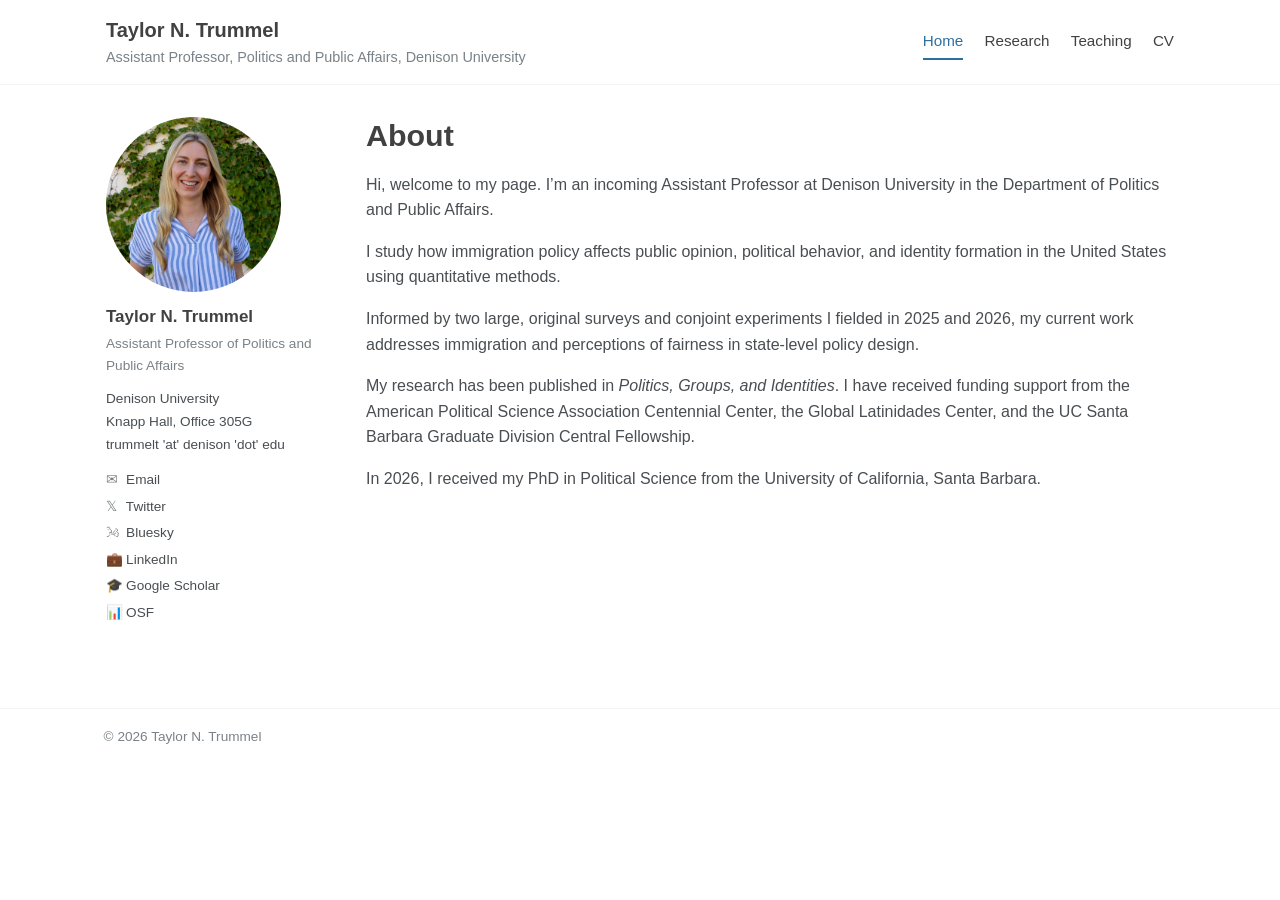
==== index.html @ 9f9d509d "Add files via upload" ====
<!DOCTYPE html>
<html lang="en">
<head>
<meta charset="utf-8">
<meta name="viewport" content="width=device-width, initial-scale=1">
<title>Taylor N. Trummel</title>
<meta name="description" content="Taylor N. Trummel is an Assistant Professor of Politics and Public Affairs at Denison University studying immigration policy, public opinion, and political behavior.">
<link rel="stylesheet" href="style.css">
</head>
<body>

<header class="masthead">
  <div class="masthead-inner">
    <a class="site-title" href="index.html">Taylor N. Trummel
      <span class="site-subtitle">Assistant Professor, Politics and Public Affairs, Denison University</span>
    </a>
    <nav class="greedy" aria-label="Main">
      <a href="index.html" aria-current="page">Home</a>
      <a href="research.html">Research</a>
      <a href="teaching.html">Teaching</a>
      <a href="cv.html">CV</a>
    </nav>
  </div>
</header>

<div class="page-wrap">
  <aside class="sidebar">
    <img class="author-avatar" src="profile.jpg" alt="Taylor N. Trummel" onerror="this.style.display='none'">
    <p class="author-name">Taylor N. Trummel</p>
    <p class="author-bio">Assistant Professor of Politics and Public Affairs</p>
    <p class="author-detail">Denison University</p>
    <p class="author-detail">Knapp Hall, Office 305G</p>
    <p class="author-detail">trummelt 'at' denison 'dot' edu</p>
    <ul class="author-links">
      <li><span class="icon">&#9993;</span> <a href="mailto:trummelt@denison.edu">Email</a></li>
      <li><span class="icon">&#120143;</span> <a href="https://twitter.com/tntrummel">Twitter</a></li>
      <li><span class="icon">&#127788;</span> <a href="https://bsky.app/profile/tntrummel.bsky.social">Bluesky</a></li>
      <li><span class="icon">&#128188;</span> <a href="https://www.linkedin.com/in/taylortrummel">LinkedIn</a></li>
      <li><span class="icon">&#127891;</span> <a href="https://scholar.google.com/citations?hl=en&amp;user=2SobN2UAAAAJ">Google Scholar</a></li>
      <li><span class="icon">&#128202;</span> <a href="https://osf.io/j8yth/">OSF</a></li>
    </ul>
  </aside>

  <main class="content">
    <h1>About</h1>
    <p>Hi, welcome to my page. I&rsquo;m an incoming Assistant Professor at Denison University in the Department of Politics and Public Affairs.</p>
    <p>I study how immigration policy affects public opinion, political behavior, and identity formation in the United States using quantitative methods.</p>
    <p>Informed by two large, original surveys and conjoint experiments I fielded in 2025 and 2026, my current work addresses immigration and perceptions of fairness in state-level policy design.</p>
    <p>My research has been published in <em>Politics, Groups, and Identities</em>. I have received funding support from the American Political Science Association Centennial Center, the Global Latinidades Center, and the UC Santa Barbara Graduate Division Central Fellowship.</p>
    <p>In 2026, I received my PhD in Political Science from the University of California, Santa Barbara.</p>
  </main>
</div>

<footer class="page-footer">
  <div class="page-footer-inner">&copy; 2026 Taylor N. Trummel</div>
</footer>

</body>
</html>
---- style.css ----
/* Taylor N. Trummel — academicpages-style layout */

:root {
  --text: #494e52;
  --heading: #414141;
  --link: #2f6f9f;
  --link-hover: #205070;
  --border: #f2f3f3;
  --border-dark: #dcdcdc;
  --muted: #7a8288;
  --max: 1100px;
}

* { box-sizing: border-box; }

body {
  margin: 0;
  color: var(--text);
  background: #ffffff;
  font-family: -apple-system, BlinkMacSystemFont, "Segoe UI", Roboto, "Helvetica Neue", Arial, sans-serif;
  font-size: 1em;
  line-height: 1.6;
}

a { color: var(--link); text-decoration: none; }
a:hover { color: var(--link-hover); text-decoration: underline; }
a:focus-visible { outline: 2px solid var(--link); outline-offset: 2px; }

/* ---------- masthead ---------- */

.masthead {
  border-bottom: 1px solid var(--border);
}
.masthead-inner {
  max-width: var(--max);
  margin: 0 auto;
  padding: 0.9em 1em;
  display: flex;
  align-items: center;
  justify-content: space-between;
  flex-wrap: wrap;
  gap: 0.4em 1.5em;
}
.site-title {
  font-size: 1.25em;
  font-weight: 700;
  color: var(--heading);
}
.site-title:hover { text-decoration: none; color: var(--link); }
.site-subtitle {
  display: block;
  font-size: 0.72em;
  font-weight: 400;
  color: var(--muted);
}
nav.greedy {
  display: flex;
  flex-wrap: wrap;
  gap: 1.4em;
  font-size: 0.95em;
}
nav.greedy a { color: var(--heading); padding: 0.3em 0; }
nav.greedy a:hover { color: var(--link); text-decoration: none; }
nav.greedy a[aria-current="page"] {
  color: var(--link);
  border-bottom: 2px solid var(--link);
}

/* ---------- layout: sidebar + content ---------- */

.page-wrap {
  max-width: var(--max);
  margin: 0 auto;
  padding: 2em 1em 3em;
  display: grid;
  grid-template-columns: 220px 1fr;
  gap: 2.5em;
  align-items: start;
}

.sidebar {
  font-size: 0.85em;
  position: sticky;
  top: 1.5em;
}
.author-avatar {
  width: 175px;
  max-width: 100%;
  border-radius: 50%;
  display: block;
  margin-bottom: 0.8em;
}
.author-name {
  font-size: 1.25em;
  font-weight: 700;
  color: var(--heading);
  margin: 0 0 0.2em;
}
.author-bio { color: var(--muted); margin: 0 0 0.8em; }
.author-detail { margin: 0.1em 0; color: var(--text); }
.author-links {
  list-style: none;
  margin: 1em 0 0;
  padding: 0;
}
.author-links li { margin: 0.35em 0; }
.author-links a { color: var(--text); }
.author-links a:hover { color: var(--link); }
.author-links .icon {
  display: inline-block;
  width: 1.2em;
  color: var(--muted);
}

@media (max-width: 760px) {
  .page-wrap { grid-template-columns: 1fr; }
  .sidebar { position: static; }
  .author-avatar { width: 140px; }
}

/* ---------- content ---------- */

.content h1 {
  font-size: 1.9em;
  color: var(--heading);
  margin: 0 0 0.6em;
  line-height: 1.2;
}
.content h2 {
  font-size: 1.3em;
  color: var(--heading);
  margin: 1.6em 0 0.6em;
  padding-bottom: 0.4em;
  border-bottom: 1px solid var(--border);
}
.content h3 {
  font-size: 1.05em;
  color: var(--heading);
  margin: 1.2em 0 0.3em;
}
.content p { margin: 0 0 1em; }
.content ul { margin: 0 0 1.2em; padding-left: 1.3em; }
.content li { margin: 0.35em 0; }
.content li ul { margin: 0.2em 0 0.4em; }
.content li ul li { font-size: 0.92em; color: var(--muted); }
.role { font-style: italic; color: var(--muted); margin: 0.2em 0 0.5em; }

.btn {
  display: inline-block;
  background: var(--link);
  color: #ffffff;
  font-weight: 600;
  font-size: 0.95em;
  padding: 0.5em 1em;
  border-radius: 4px;
  margin: 0.4em 0 1em;
}
.btn:hover { background: var(--link-hover); color: #ffffff; text-decoration: none; }

/* ---------- footer ---------- */

.page-footer {
  border-top: 1px solid var(--border);
  margin-top: 2em;
}
.page-footer-inner {
  max-width: var(--max);
  margin: 0 auto;
  padding: 1.2em 1em 2em;
  font-size: 0.85em;
  color: var(--muted);
}
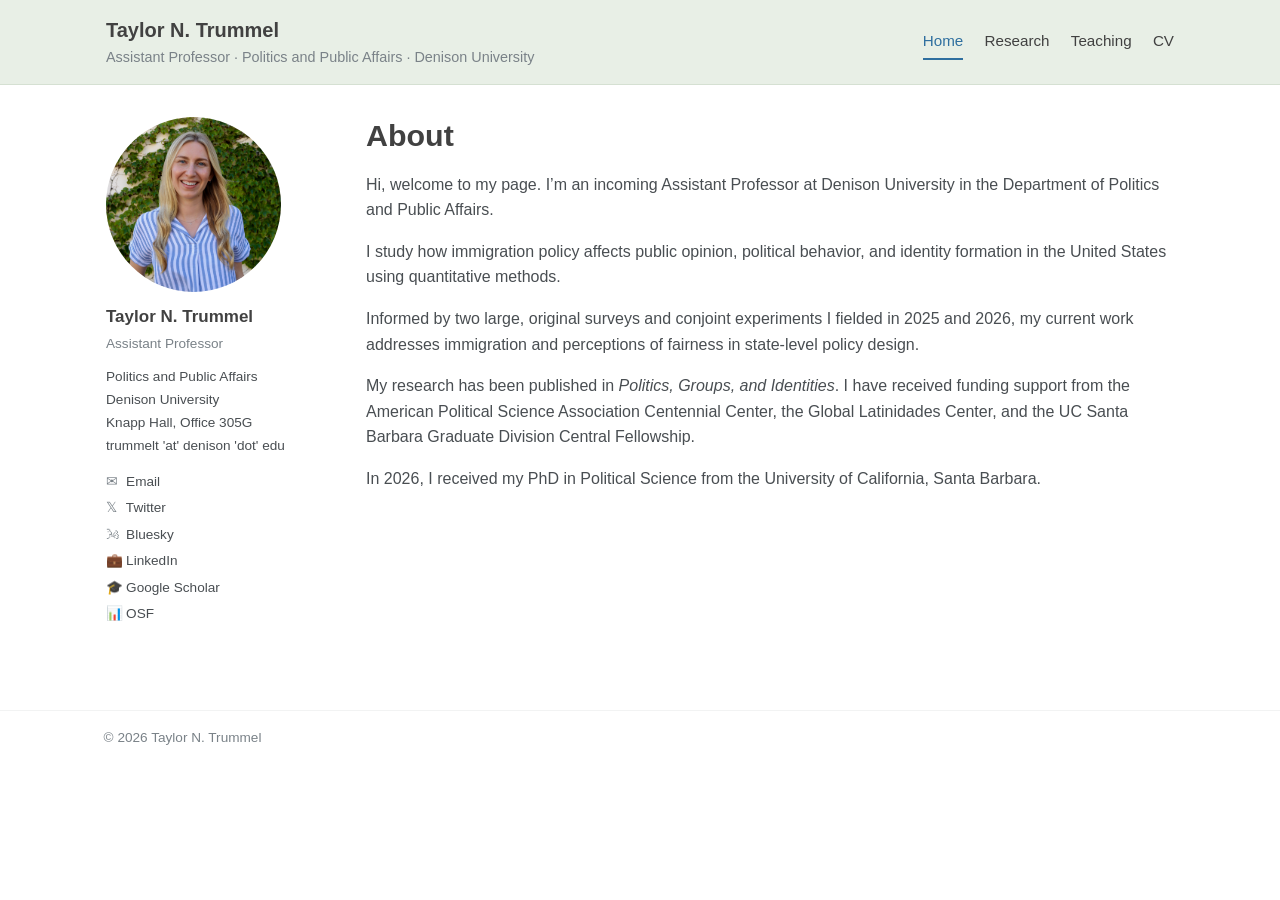
==== commit 9ba676dc: "Add files via upload" ====
--- a/index.html
+++ b/index.html
@@ -12,7 +12,7 @@
 <header class="masthead">
   <div class="masthead-inner">
     <a class="site-title" href="index.html">Taylor N. Trummel
-      <span class="site-subtitle">Assistant Professor, Politics and Public Affairs, Denison University</span>
+      <span class="site-subtitle">Assistant Professor &middot; Politics and Public Affairs &middot; Denison University</span>
     </a>
     <nav class="greedy" aria-label="Main">
       <a href="index.html" aria-current="page">Home</a>
@@ -27,7 +27,8 @@
   <aside class="sidebar">
     <img class="author-avatar" src="profile.jpg" alt="Taylor N. Trummel" onerror="this.style.display='none'">
     <p class="author-name">Taylor N. Trummel</p>
-    <p class="author-bio">Assistant Professor of Politics and Public Affairs</p>
+    <p class="author-bio">Assistant Professor</p>
+    <p class="author-detail">Politics and Public Affairs</p>
     <p class="author-detail">Denison University</p>
     <p class="author-detail">Knapp Hall, Office 305G</p>
     <p class="author-detail">trummelt 'at' denison 'dot' edu</p>
--- a/style.css
+++ b/style.css
@@ -29,7 +29,8 @@
 /* ---------- masthead ---------- */
 
 .masthead {
-  border-bottom: 1px solid var(--border);
+  background: #e8efe6;
+  border-bottom: 1px solid #d5e0d2;
 }
 .masthead-inner {
   max-width: var(--max);
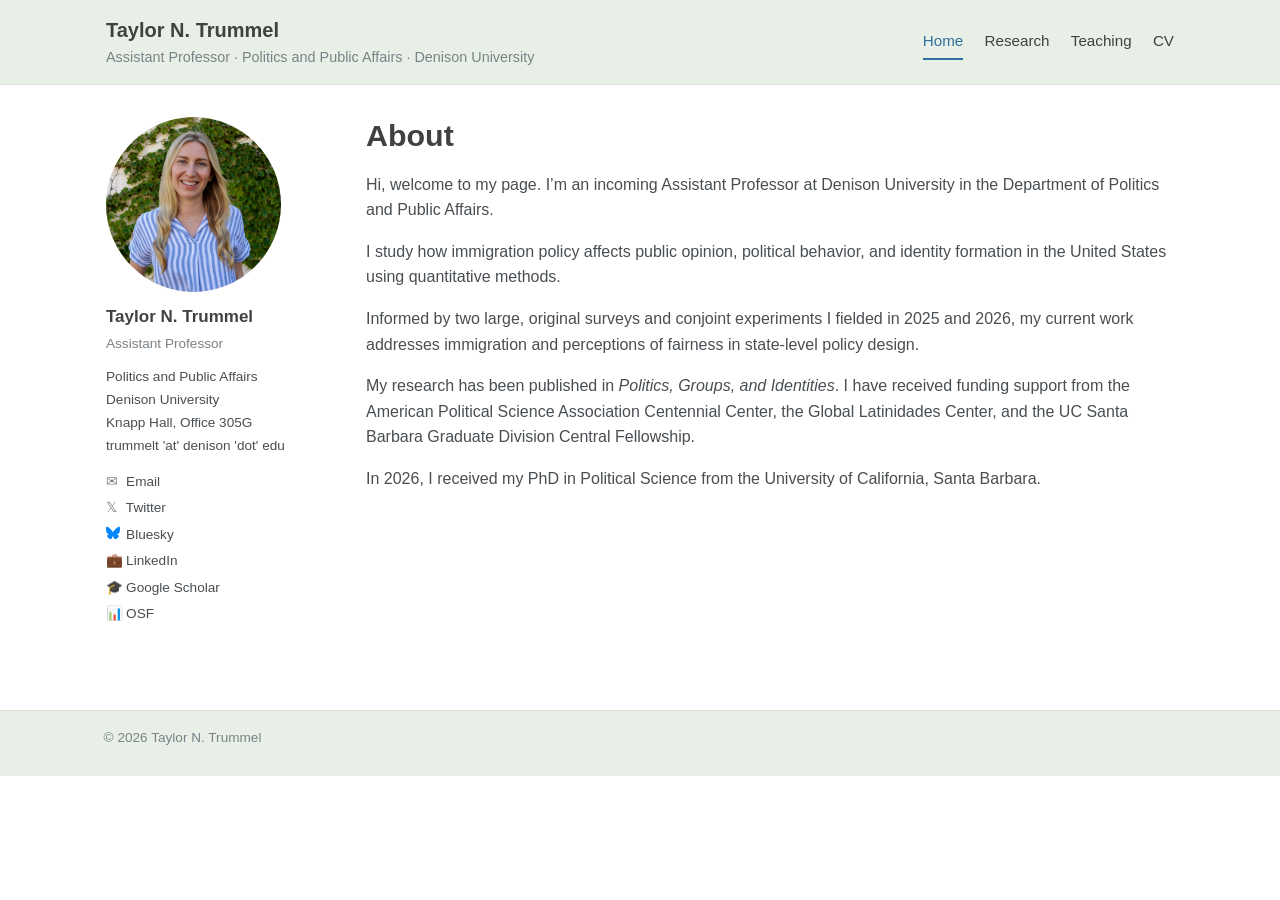
==== commit 3b7a71bf: "Add files via upload" ====
--- a/index.html
+++ b/index.html
@@ -35,7 +35,7 @@
     <ul class="author-links">
       <li><span class="icon">&#9993;</span> <a href="mailto:trummelt@denison.edu">Email</a></li>
       <li><span class="icon">&#120143;</span> <a href="https://twitter.com/tntrummel">Twitter</a></li>
-      <li><span class="icon">&#127788;</span> <a href="https://bsky.app/profile/tntrummel.bsky.social">Bluesky</a></li>
+      <li><span class="icon"><svg viewBox="0 0 24 24" width="14" height="14" fill="#0285FF" aria-hidden="true" style="vertical-align:-0.1em"><path d="M12 10.8c-1.087-2.114-4.046-6.053-6.798-7.995C2.566.944 1.561 1.266.902 1.565.139 1.908 0 3.08 0 3.768c0 .69.378 5.65.624 6.479.815 2.736 3.713 3.66 6.383 3.364.136-.02.275-.039.415-.056-.138.022-.276.04-.415.056-3.912.58-7.387 2.005-2.83 7.078 5.013 5.19 6.87-1.113 7.823-4.308.953 3.195 2.05 9.271 7.733 4.308 4.267-4.308 1.172-6.498-2.74-7.078a8.741 8.741 0 0 1-.415-.056c.14.017.279.036.415.056 2.67.297 5.568-.628 6.383-3.364.246-.828.624-5.79.624-6.478 0-.69-.139-1.861-.902-2.206-.659-.298-1.664-.62-4.3 1.24C16.046 4.748 13.087 8.687 12 10.8Z"/></svg></span> <a href="https://bsky.app/profile/tntrummel.bsky.social">Bluesky</a></li>
       <li><span class="icon">&#128188;</span> <a href="https://www.linkedin.com/in/taylortrummel">LinkedIn</a></li>
       <li><span class="icon">&#127891;</span> <a href="https://scholar.google.com/citations?hl=en&amp;user=2SobN2UAAAAJ">Google Scholar</a></li>
       <li><span class="icon">&#128202;</span> <a href="https://osf.io/j8yth/">OSF</a></li>
--- a/style.css
+++ b/style.css
@@ -161,7 +161,8 @@
 /* ---------- footer ---------- */
 
 .page-footer {
-  border-top: 1px solid var(--border);
+  background: #e8efe6;
+  border-top: 1px solid #d5e0d2;
   margin-top: 2em;
 }
 .page-footer-inner {
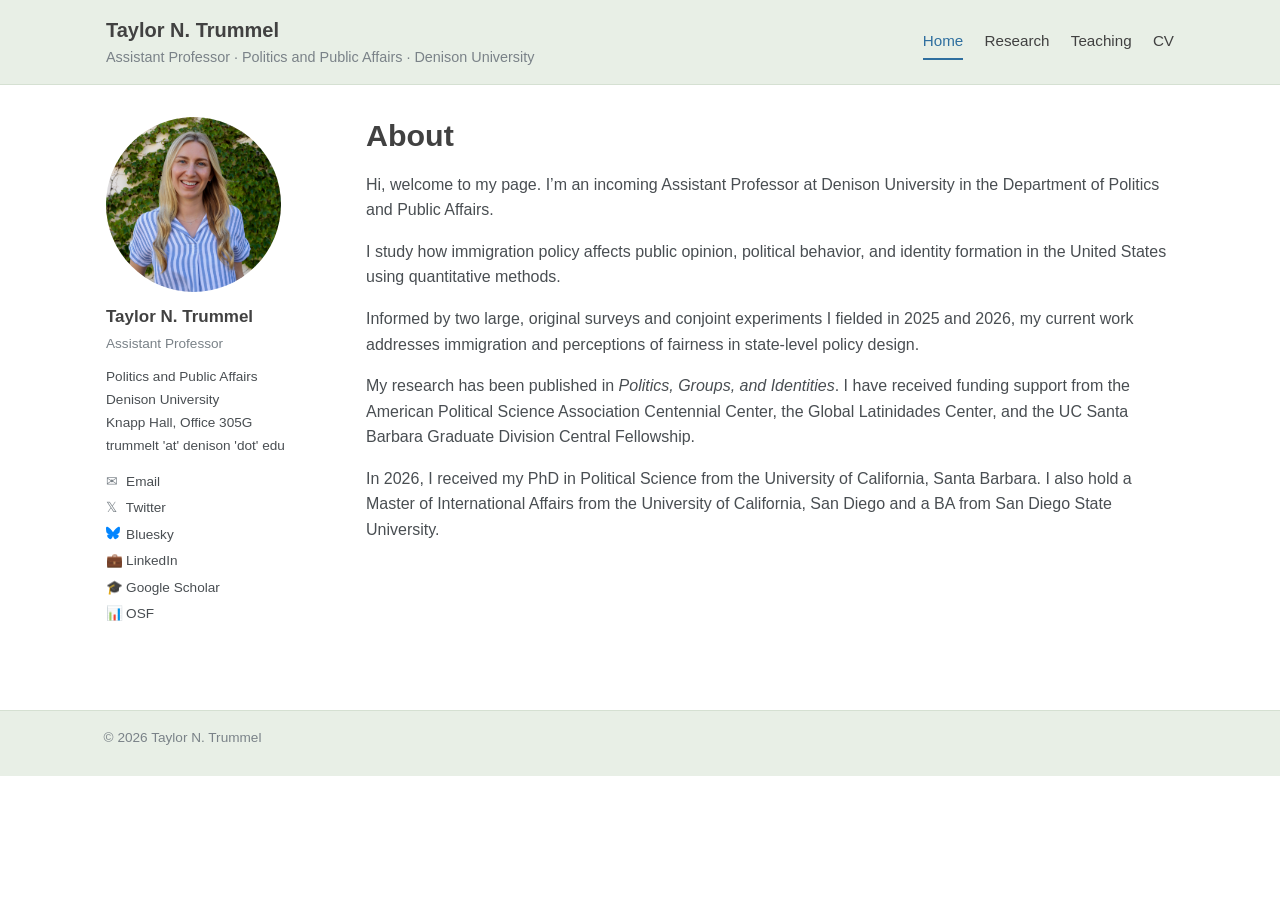
==== commit 2d4ab385: "index.html" ====
--- a/index.html
+++ b/index.html
@@ -48,7 +48,7 @@
     <p>I study how immigration policy affects public opinion, political behavior, and identity formation in the United States using quantitative methods.</p>
     <p>Informed by two large, original surveys and conjoint experiments I fielded in 2025 and 2026, my current work addresses immigration and perceptions of fairness in state-level policy design.</p>
     <p>My research has been published in <em>Politics, Groups, and Identities</em>. I have received funding support from the American Political Science Association Centennial Center, the Global Latinidades Center, and the UC Santa Barbara Graduate Division Central Fellowship.</p>
-    <p>In 2026, I received my PhD in Political Science from the University of California, Santa Barbara.</p>
+    <p>In 2026, I received my PhD in Political Science from the University of California, Santa Barbara. I also hold a Master of International Affairs from the University of California, San Diego and a BA from San Diego State University.</p>
   </main>
 </div>
 
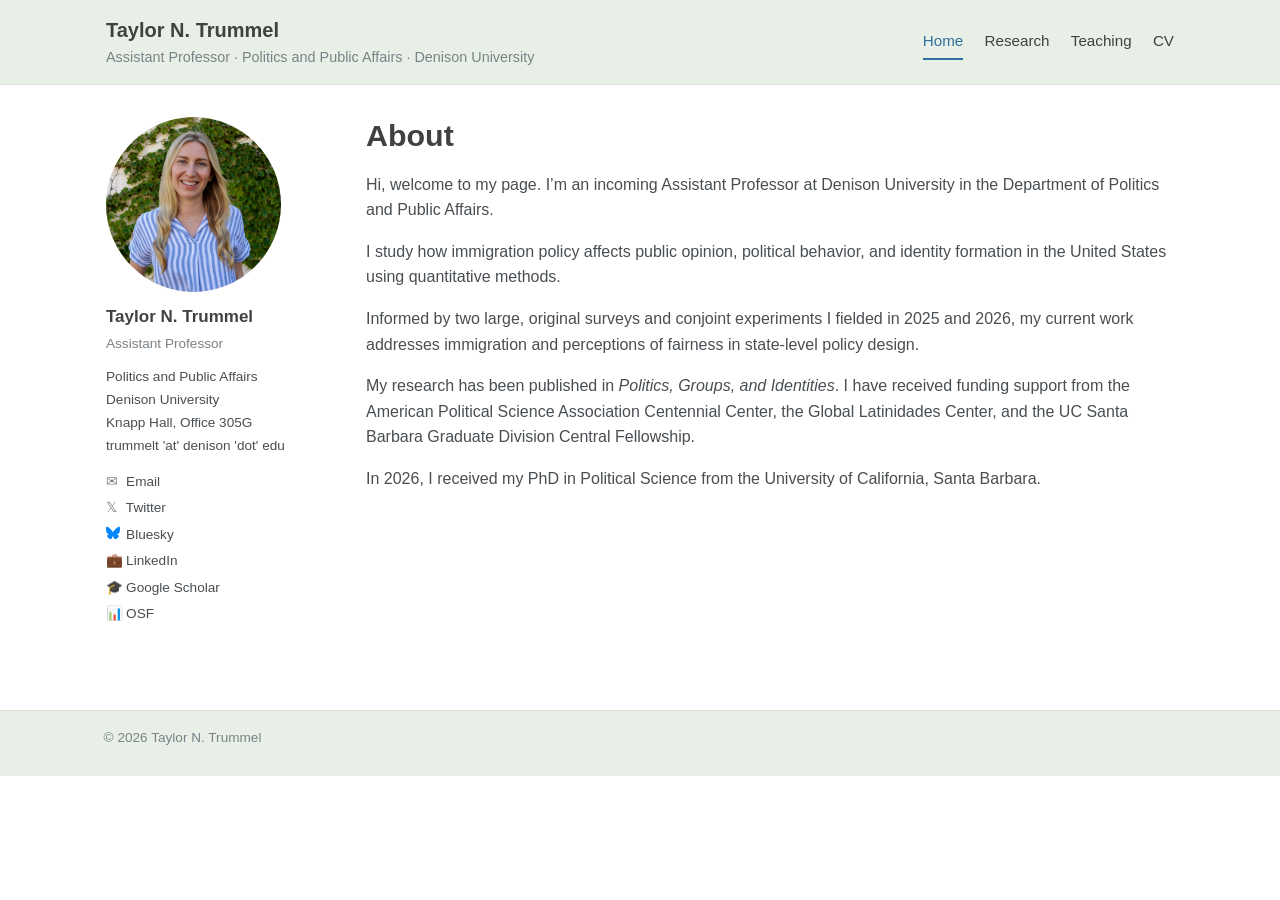
==== commit 5a058c02: "index.html" ====
--- a/index.html
+++ b/index.html
@@ -48,7 +48,7 @@
     <p>I study how immigration policy affects public opinion, political behavior, and identity formation in the United States using quantitative methods.</p>
     <p>Informed by two large, original surveys and conjoint experiments I fielded in 2025 and 2026, my current work addresses immigration and perceptions of fairness in state-level policy design.</p>
     <p>My research has been published in <em>Politics, Groups, and Identities</em>. I have received funding support from the American Political Science Association Centennial Center, the Global Latinidades Center, and the UC Santa Barbara Graduate Division Central Fellowship.</p>
-    <p>In 2026, I received my PhD in Political Science from the University of California, Santa Barbara. I also hold a Master of International Affairs from the University of California, San Diego and a BA from San Diego State University.</p>
+    <p>In 2026, I received my PhD in Political Science from the University of California, Santa Barbara.</p>
   </main>
 </div>
 
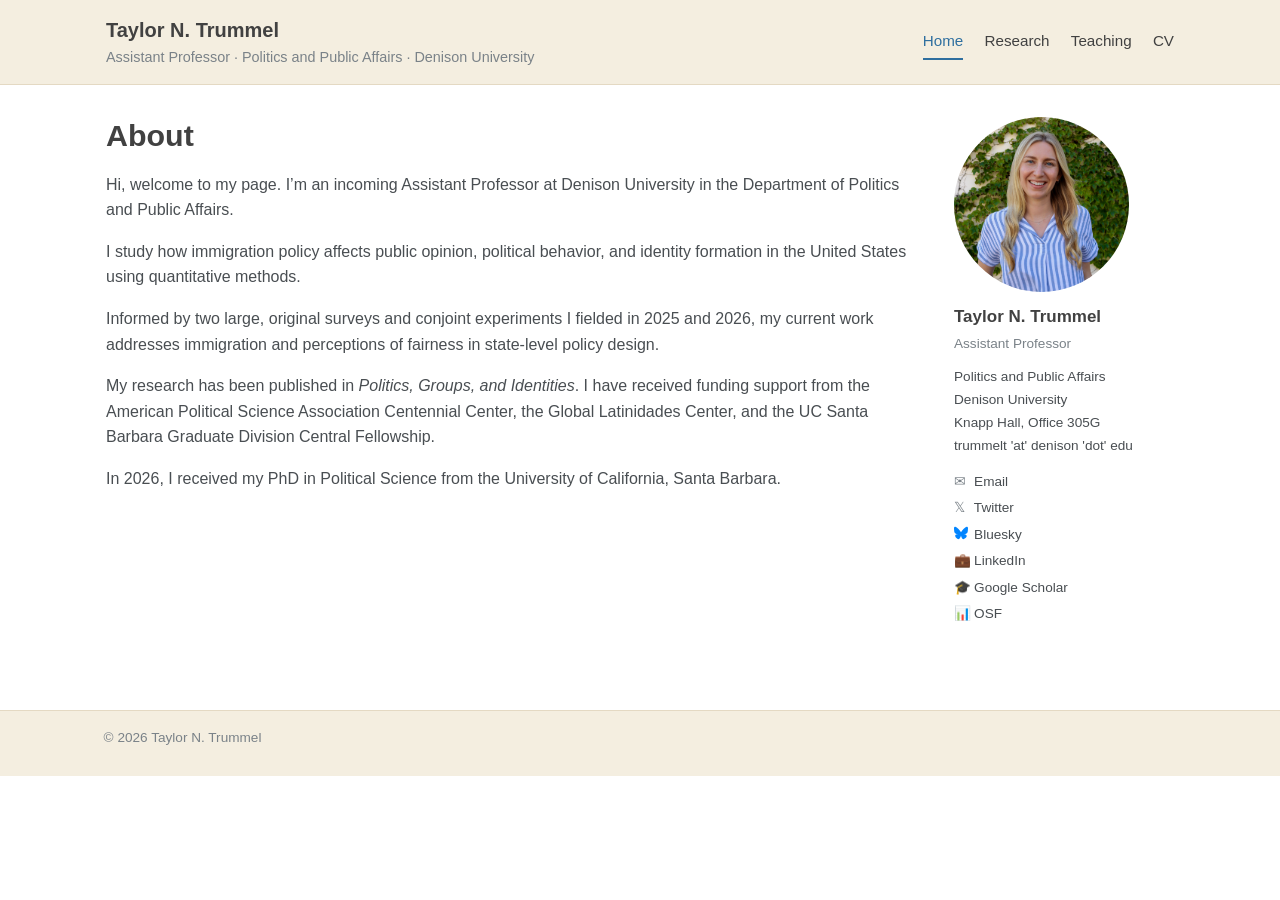
==== commit f9cc0003: "index.html" ====
--- a/index.html
+++ b/index.html
@@ -1,6 +1,15 @@
 <!DOCTYPE html>
 <html lang="en">
 <head>
+  <!-- Google tag (gtag.js) -->
+<script async src="https://www.googletagmanager.com/gtag/js?id=G-FT30LMZB4N"></script>
+<script>
+  window.dataLayer = window.dataLayer || [];
+  function gtag(){dataLayer.push(arguments);}
+  gtag('js', new Date());
+
+  gtag('config', 'G-FT30LMZB4N');
+</script>
 <meta charset="utf-8">
 <meta name="viewport" content="width=device-width, initial-scale=1">
 <title>Taylor N. Trummel</title>
--- a/style.css
+++ b/style.css
@@ -8,14 +8,21 @@
   --border: #f2f3f3;
   --border-dark: #dcdcdc;
   --muted: #7a8288;
+  --band: #f4eee0;
+  --band-border: #e4d9c3;
   --max: 1100px;
 }
 
 * { box-sizing: border-box; }
+
+html { -webkit-text-size-adjust: 100%; }
+
+img { max-width: 100%; height: auto; }
 
 body {
   margin: 0;
   color: var(--text);
+  overflow-wrap: break-word;
   background: #ffffff;
   font-family: -apple-system, BlinkMacSystemFont, "Segoe UI", Roboto, "Helvetica Neue", Arial, sans-serif;
   font-size: 1em;
@@ -29,8 +36,8 @@
 /* ---------- masthead ---------- */
 
 .masthead {
-  background: #e8efe6;
-  border-bottom: 1px solid #d5e0d2;
+  background: var(--band);
+  border-bottom: 1px solid var(--band-border);
 }
 .masthead-inner {
   max-width: var(--max);
@@ -74,12 +81,15 @@
   margin: 0 auto;
   padding: 2em 1em 3em;
   display: grid;
-  grid-template-columns: 220px 1fr;
+  grid-template-columns: 1fr 220px;
   gap: 2.5em;
   align-items: start;
 }
 
+/* content on the left, sidebar on the right (regardless of DOM order) */
+.content { order: 1; }
 .sidebar {
+  order: 2;
   font-size: 0.85em;
   position: sticky;
   top: 1.5em;
@@ -114,9 +124,29 @@
 }
 
 @media (max-width: 760px) {
-  .page-wrap { grid-template-columns: 1fr; }
-  .sidebar { position: static; }
-  .author-avatar { width: 140px; }
+  /* masthead: title on top, nav wrapping below */
+  .masthead-inner {
+    flex-direction: column;
+    align-items: flex-start;
+    gap: 0.5em;
+  }
+  nav.greedy { gap: 0.9em 1.3em; }
+
+  /* stack into one column: content first, sidebar at the bottom */
+  .page-wrap {
+    grid-template-columns: 1fr;
+    gap: 1.6em;
+    padding: 1.5em 1.2em 2.5em;
+  }
+  .content { order: 1; }
+  .content h1 { margin-top: 0; }
+  .sidebar {
+    order: 2;
+    position: static;
+    padding-top: 1.4em;
+    border-top: 1px solid var(--border-dark);
+  }
+  .author-avatar { width: 130px; }
 }
 
 /* ---------- content ---------- */
@@ -161,8 +191,8 @@
 /* ---------- footer ---------- */
 
 .page-footer {
-  background: #e8efe6;
-  border-top: 1px solid #d5e0d2;
+  background: var(--band);
+  border-top: 1px solid var(--band-border);
   margin-top: 2em;
 }
 .page-footer-inner {
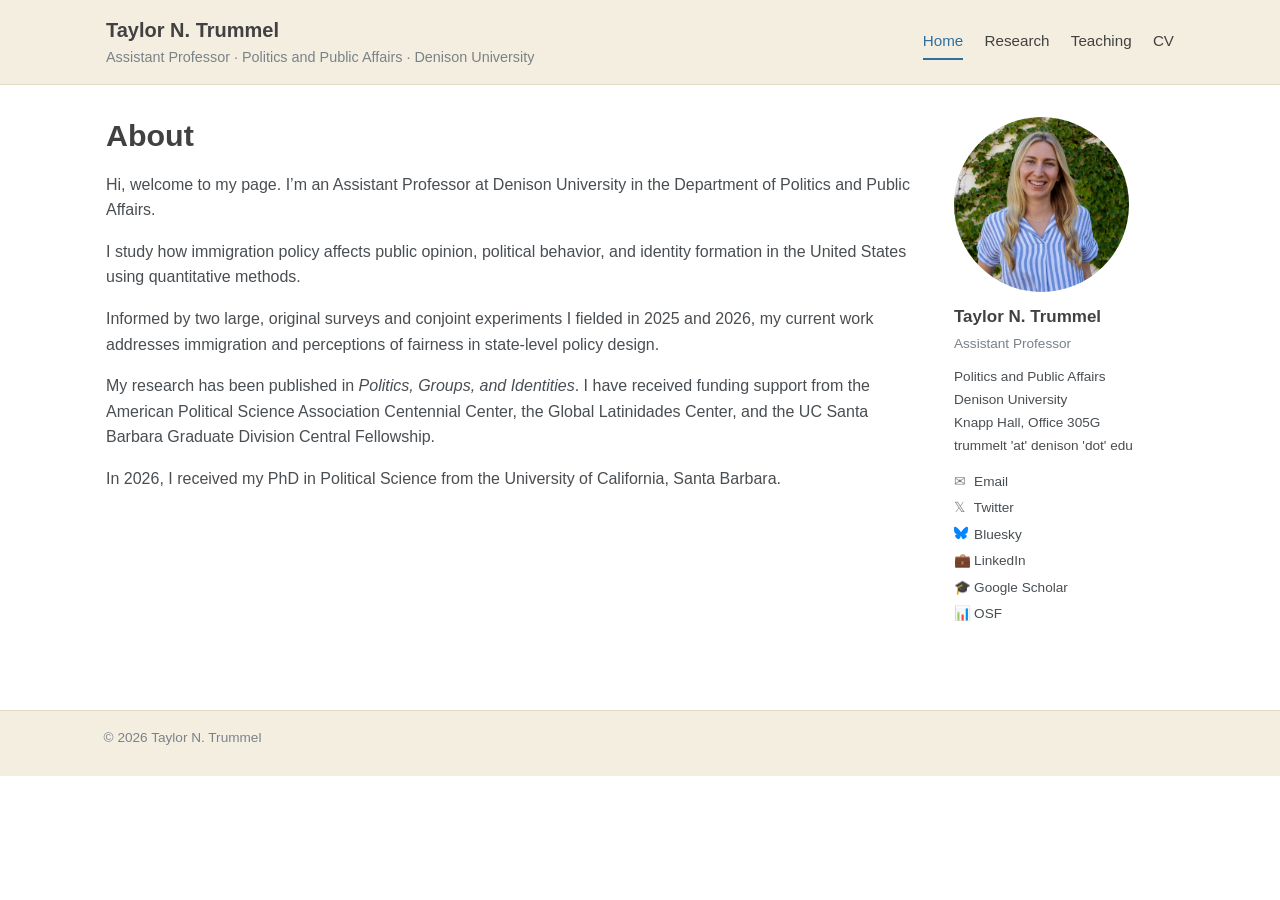
==== commit b3805bf9: "index.html" ====
--- a/index.html
+++ b/index.html
@@ -53,7 +53,7 @@
 
   <main class="content">
     <h1>About</h1>
-    <p>Hi, welcome to my page. I&rsquo;m an incoming Assistant Professor at Denison University in the Department of Politics and Public Affairs.</p>
+    <p>Hi, welcome to my page. I&rsquo;m an Assistant Professor at Denison University in the Department of Politics and Public Affairs.</p>
     <p>I study how immigration policy affects public opinion, political behavior, and identity formation in the United States using quantitative methods.</p>
     <p>Informed by two large, original surveys and conjoint experiments I fielded in 2025 and 2026, my current work addresses immigration and perceptions of fairness in state-level policy design.</p>
     <p>My research has been published in <em>Politics, Groups, and Identities</em>. I have received funding support from the American Political Science Association Centennial Center, the Global Latinidades Center, and the UC Santa Barbara Graduate Division Central Fellowship.</p>
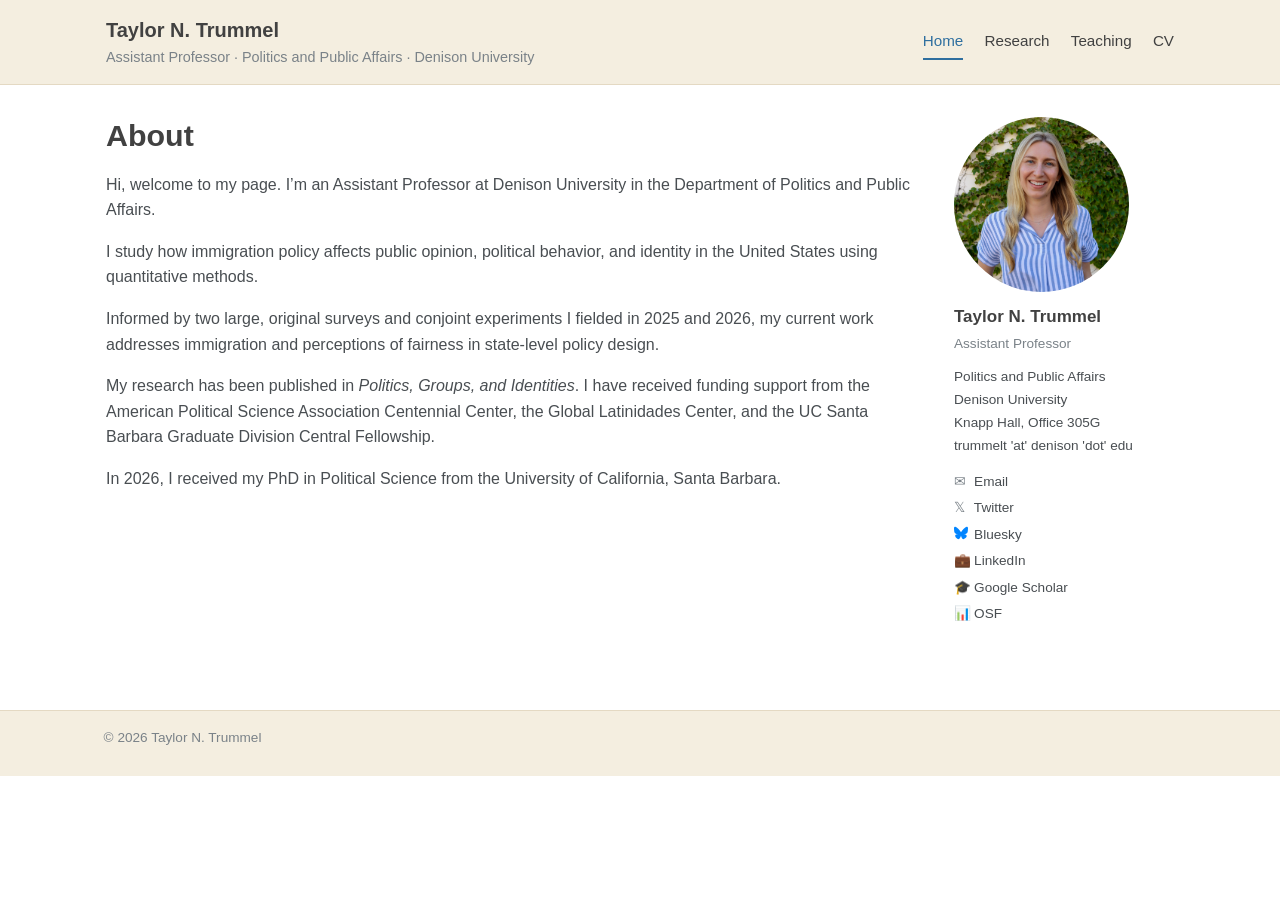
==== commit 91f31f0d: "index.html" ====
--- a/index.html
+++ b/index.html
@@ -54,7 +54,7 @@
   <main class="content">
     <h1>About</h1>
     <p>Hi, welcome to my page. I&rsquo;m an Assistant Professor at Denison University in the Department of Politics and Public Affairs.</p>
-    <p>I study how immigration policy affects public opinion, political behavior, and identity formation in the United States using quantitative methods.</p>
+    <p>I study how immigration policy affects public opinion, political behavior, and identity in the United States using quantitative methods.</p>
     <p>Informed by two large, original surveys and conjoint experiments I fielded in 2025 and 2026, my current work addresses immigration and perceptions of fairness in state-level policy design.</p>
     <p>My research has been published in <em>Politics, Groups, and Identities</em>. I have received funding support from the American Political Science Association Centennial Center, the Global Latinidades Center, and the UC Santa Barbara Graduate Division Central Fellowship.</p>
     <p>In 2026, I received my PhD in Political Science from the University of California, Santa Barbara.</p>
